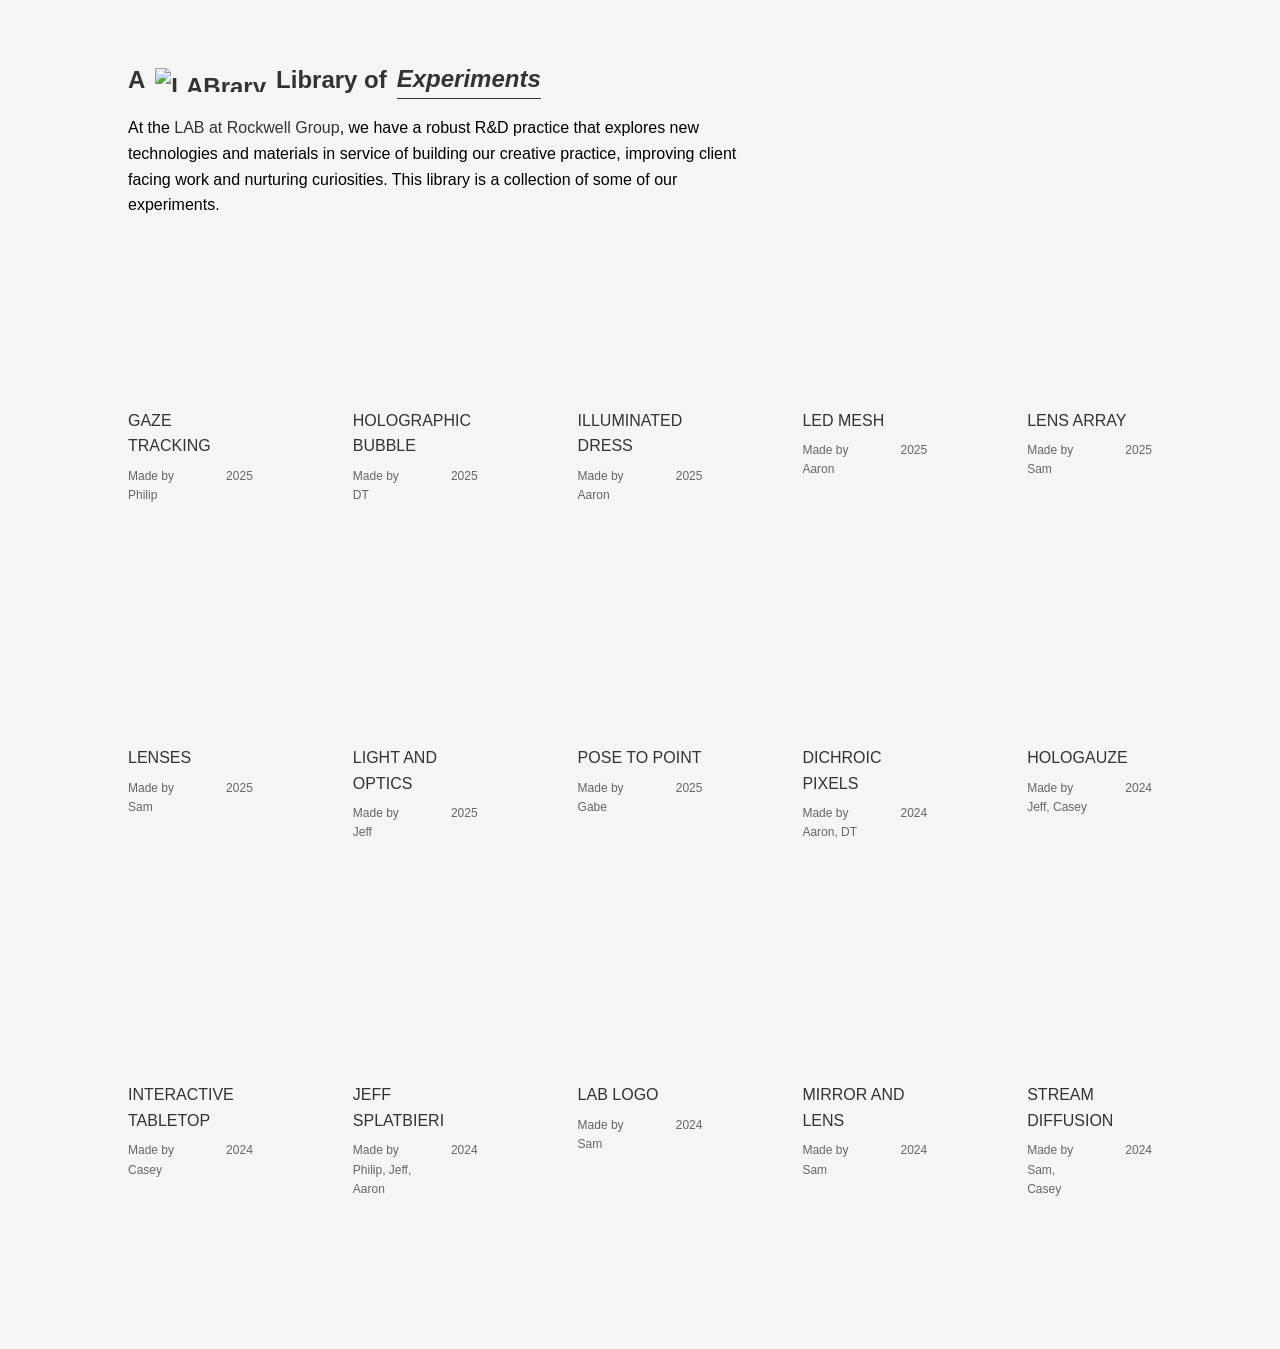
==== index.html @ 00458961 "Add files via upload" ====
<!DOCTYPE html>
<html lang="en">
<head>
    <meta charset="UTF-8">
    <meta name="viewport" content="width=device-width, initial-scale=1.0">
    <title>LABrary</title>
    <link rel="icon" type="image/webp" href="Content/Images/LAB-favicon-resized.svg">
    <link rel="stylesheet" href="style.css">
</head>
<body>
    <div class="filter-container">
        <div class="library-text">
            A
            <img src="Content/Images/LAB-favicon.webp" alt="LABrary" height: 24px;">
            Library of 
            <span class="dropdown-selected" id="dropdown-selected">Experiments</span>
            <span class="dropdown-menu" id="dropdown-menu">
                <span class="dropdown-option selected" data-value="">All Experiments</span>
            </span>
        </div>
        <p style="width: 60%;">At the <a href="https://www.rockwellgroup.com/lab">LAB at Rockwell Group</a>, we have a robust R&D practice that explores new technologies and materials in service of building our creative practice, improving client facing work and nurturing curiosities. This library is a collection of some of our experiments.</p>
    </div>
    
    <div id="projects-container">
        <!-- Projects will be dynamically loaded here -->
    </div>

    <script src="table.js"></script>
</body>
</html>
---- style.css ----
body {
    font-family: Arial, sans-serif;
    margin: 20px;
    line-height: 1.6;
    background-color: #f5f5f5;
}

* {
    font-family: Arial, sans-serif;
}
a{
    text-decoration: none;
    color: #333;
    font-style: normal;
}
a:hover{
    font-style: italic;
    color: #6b909d;
}
h1 {
    text-align: center;
    color: #333;
    margin-bottom: 30px;
}

.filter-container {
    max-width: 80vw;
    margin: 60px auto 30px auto;
    padding: 0 20px;
    text-align: left;
}

.library-text {
    font-size: 24px;
    font-weight: bold;
    color: #333;
    display: flex;
    align-items: center;
    gap: 10px;
    font-family: Arial, sans-serif;
}

.library-text img {
    height: 1em;
    width: auto;
    vertical-align: middle;
}

.dropdown-selected {
    color: #333;
    display: inline;
    border-bottom: 1px solid #333;
    font-style: italic;
    cursor: pointer;
}

.dropdown-selected:hover {
    color: #6b909d;
}

.dropdown-menu {
    display: none;
    white-space: nowrap;
    margin-left: 8px;
}

.dropdown-menu.show {
    display: block;
}

.dropdown-option {
    cursor: pointer;
    font-size: 24px;
    font-weight: bold;
    color: #333;
    font-style: normal;
    transition: all 0.2s ease;
    display: inline;
    border-bottom: 1px solid transparent;
    margin: 0 4px;
}

.dropdown-option:hover {
    font-style: italic;
    color: #6b909d;
    border-bottom: 1px solid #333;
}

.dropdown-option.selected {
    background: #f0f0f0;
    color: #333;
    font-weight: bold;
}

#projects-container {
    display: grid;
    grid-template-columns: repeat(5, 1fr);
    gap: 100px;
    max-width: 80vw;
    margin: 50px auto 150px auto;
}

.project-card {
    /* Card styling handled by grid layout */
    display: block;
}

.project-name {
    margin: 15px 0 0 0;
    color: #333;
    font-size: 1em;
    font-weight: normal;
    font-family: Arial, sans-serif;
    text-align: left;
    text-transform: uppercase;
}

.project-meta {
    margin: 8px 0 0 0;
    font-size: 0.75em;
    color: #666;
    display: flex;
    justify-content: space-between;
    align-items: flex-start;
}

.project-team {
    text-align: left;
    flex: 1;
}

.project-year {
    text-align: right;
    flex: 1;
}

.project-video-container {
    width: 100%;
    aspect-ratio: 1;
    overflow: hidden;
    position: relative;
    cursor: pointer;
}

.project-video, .project-image {
    width: 100%;
    height: 100%;
    object-fit: cover;
    display: block;
}

/* Specific styling for iframe videos */
.project-video[src*="dropbox.com"] {
    border: none;
}

.project-video p {
    color: white;
    padding: 10px;
    font-size: 12px;
    word-break: break-all;
}


.no-video {
    color: #666;
    font-style: italic;
    text-align: center;
}

.loading-indicator {
    grid-column: 1 / -1;
    text-align: center;
    padding: 40px;
    font-size: 18px;
    color: #666;
    background: #f9f9f9;
    border-radius: 8px;
    margin: 20px 0;
}

/* Responsive design */
@media (max-width: 1200px) {
    #projects-container {
        grid-template-columns: repeat(3, 1fr);
    }
}

@media (max-width: 900px) {
    #projects-container {
        grid-template-columns: repeat(2, 1fr);
    }
}

@media (max-width: 600px) {
    #projects-container {
        grid-template-columns: 1fr;
    }
    
    body {
        margin: 10px;
    }
}
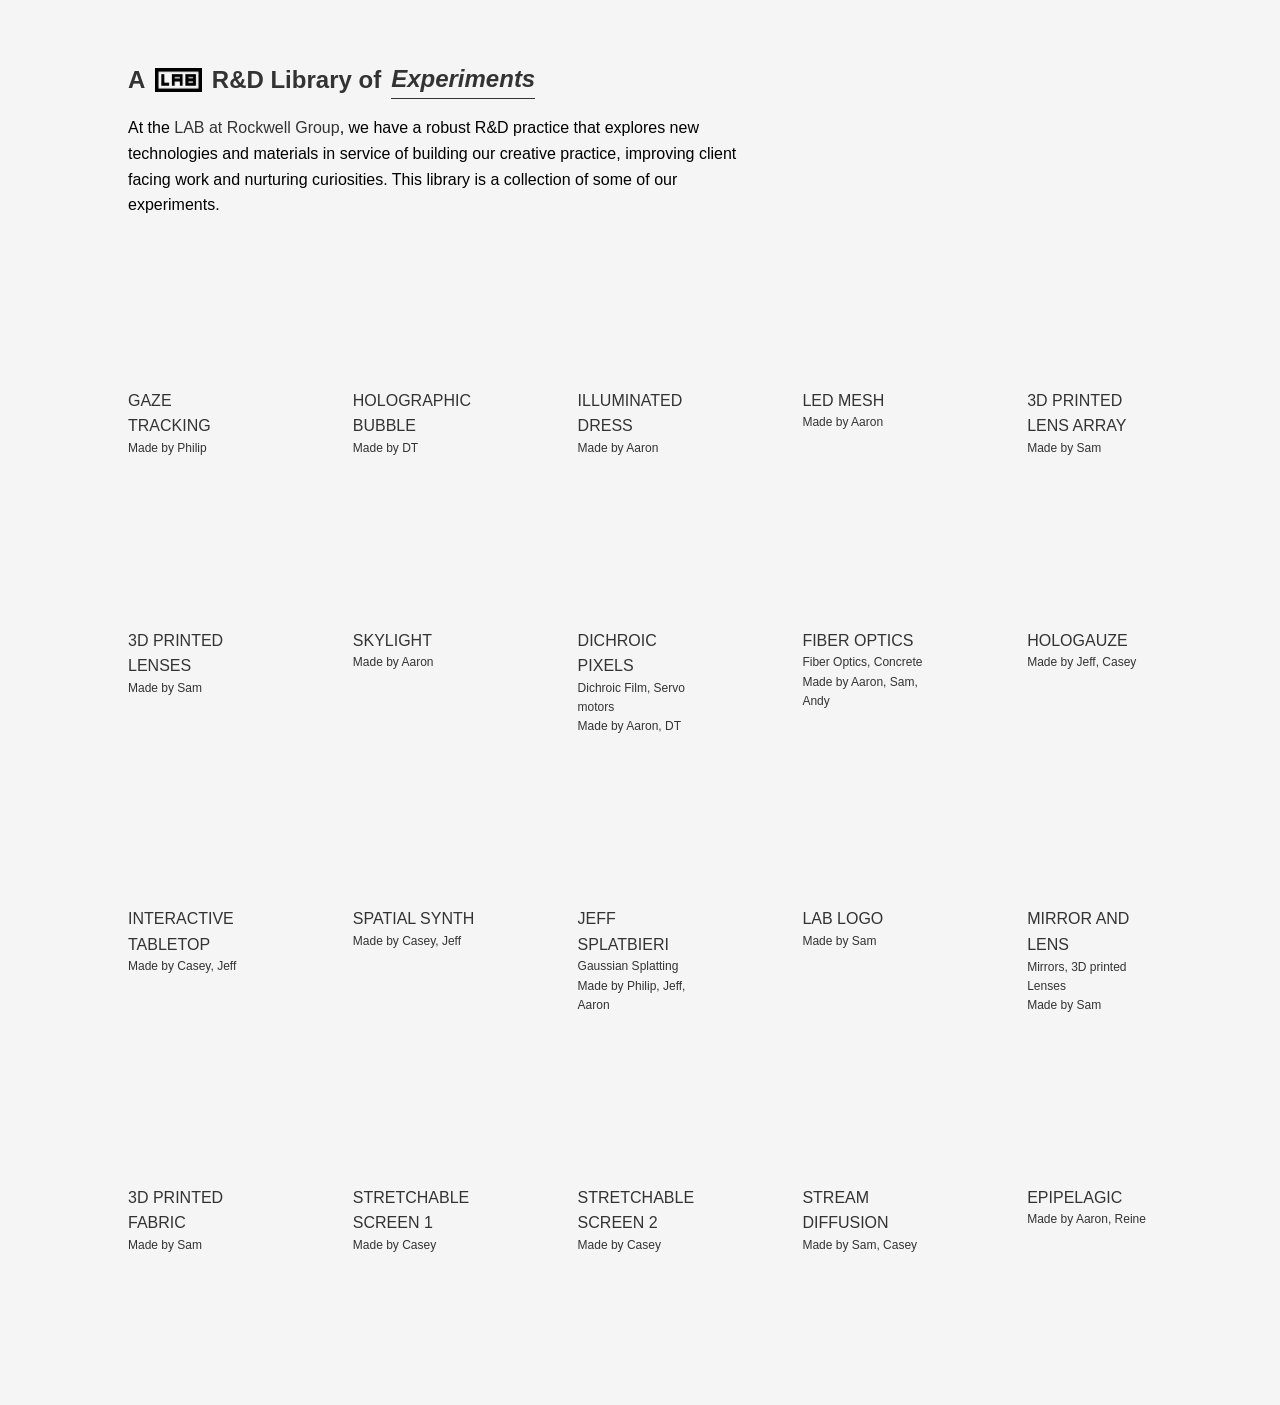
==== commit 1ecd62e7: "all content" ====
--- a/index.html
+++ b/index.html
@@ -3,7 +3,7 @@
 <head>
     <meta charset="UTF-8">
     <meta name="viewport" content="width=device-width, initial-scale=1.0">
-    <title>LABrary</title>
+    <title>LAB R&D Library</title>
     <link rel="icon" type="image/webp" href="Content/Images/LAB-favicon-resized.svg">
     <link rel="stylesheet" href="style.css">
 </head>
@@ -12,7 +12,7 @@
         <div class="library-text">
             A
             <img src="Content/Images/LAB-favicon.webp" alt="LABrary" height: 24px;">
-            Library of 
+            R&D Library of 
             <span class="dropdown-selected" id="dropdown-selected">Experiments</span>
             <span class="dropdown-menu" id="dropdown-menu">
                 <span class="dropdown-option selected" data-value="">All Experiments</span>
--- a/style.css
+++ b/style.css
@@ -95,9 +95,9 @@
 #projects-container {
     display: grid;
     grid-template-columns: repeat(5, 1fr);
-    gap: 100px;
+    gap: 30px 100px;
     max-width: 80vw;
-    margin: 50px auto 150px auto;
+    margin: 0 auto 150px auto;
 }
 
 .project-card {
@@ -116,23 +116,14 @@
 }
 
 .project-meta {
-    margin: 8px 0 0 0;
     font-size: 0.75em;
-    color: #666;
+    color: #333;
     display: flex;
+    flex-direction: column;
     justify-content: space-between;
     align-items: flex-start;
 }
 
-.project-team {
-    text-align: left;
-    flex: 1;
-}
-
-.project-year {
-    text-align: right;
-    flex: 1;
-}
 
 .project-video-container {
     width: 100%;
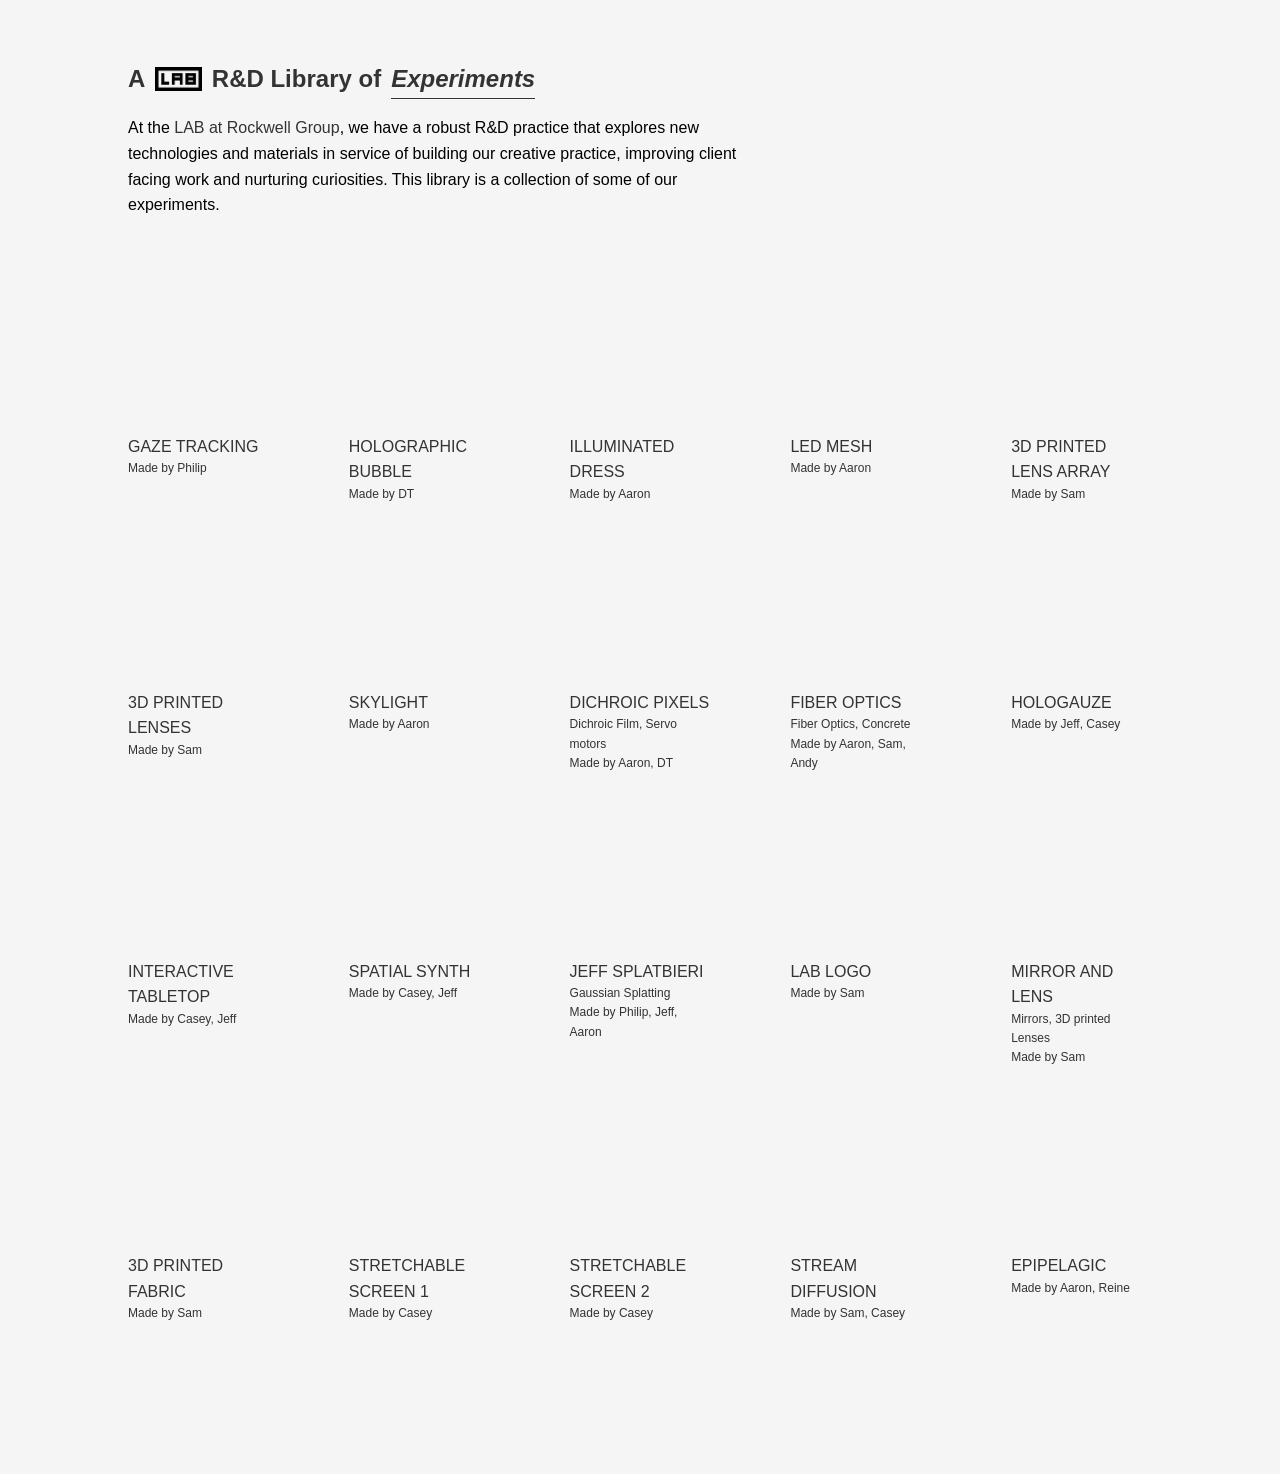
==== commit ec0383f4: "responsiveness improvements" ====
--- a/index.html
+++ b/index.html
@@ -9,14 +9,18 @@
 </head>
 <body>
     <div class="filter-container">
-        <div class="library-text">
-            A
-            <img src="Content/Images/LAB-favicon.webp" alt="LABrary" height: 24px;">
-            R&D Library of 
-            <span class="dropdown-selected" id="dropdown-selected">Experiments</span>
-            <span class="dropdown-menu" id="dropdown-menu">
-                <span class="dropdown-option selected" data-value="">All Experiments</span>
-            </span>
+        <div class="library-header">
+            <div class="library-title">
+                A
+                <img src="Content/Images/LAB-favicon.webp" alt="LABrary" height="24px">
+                R&D Library of
+            </div>
+            <div class="library-nav">
+                <span class="dropdown-selected" id="dropdown-selected">Experiments</span>
+                <span class="dropdown-menu" id="dropdown-menu">
+                    <span class="dropdown-option selected" data-value="">All Experiments</span>
+                </span>
+            </div>
         </div>
         <p style="width: 60%;">At the <a href="https://www.rockwellgroup.com/lab">LAB at Rockwell Group</a>, we have a robust R&D practice that explores new technologies and materials in service of building our creative practice, improving client facing work and nurturing curiosities. This library is a collection of some of our experiments.</p>
     </div>
--- a/style.css
+++ b/style.css
@@ -1,6 +1,7 @@
 body {
     font-family: Arial, sans-serif;
-    margin: 20px;
+    max-width: 80vw;
+    margin: 0 auto;
     line-height: 1.6;
     background-color: #f5f5f5;
 }
@@ -24,13 +25,20 @@
 }
 
 .filter-container {
-    max-width: 80vw;
-    margin: 60px auto 30px auto;
-    padding: 0 20px;
+    /* max-width: 80vw; */
+    margin: 60px auto;
+    /* padding: 0 20px; */
     text-align: left;
 }
 
-.library-text {
+.library-header {
+    display: flex;
+    flex-direction: row;
+    align-items: start;
+    gap: 10px;
+}
+
+.library-title {
     font-size: 24px;
     font-weight: bold;
     color: #333;
@@ -38,14 +46,26 @@
     align-items: center;
     gap: 10px;
     font-family: Arial, sans-serif;
-}
-
-.library-text img {
+    white-space: nowrap;
+}
+
+.library-title img {
     height: 1em;
     width: auto;
     vertical-align: middle;
 }
 
+.library-nav {
+    display: flex;
+    align-items: center;
+    gap: 10px;
+    flex-wrap: wrap;
+    font-size: 24px;
+    font-weight: bold;
+    color: #333;
+    font-family: Arial, sans-serif;
+}
+
 .dropdown-selected {
     color: #333;
     display: inline;
@@ -61,7 +81,8 @@
 .dropdown-menu {
     display: none;
     white-space: nowrap;
-    margin-left: 8px;
+    text-wrap: wrap;
+    /* margin-left: 8px; */
 }
 
 .dropdown-menu.show {
@@ -95,14 +116,17 @@
 #projects-container {
     display: grid;
     grid-template-columns: repeat(5, 1fr);
-    gap: 30px 100px;
-    max-width: 80vw;
+    gap: 30px 80px;
+    /* max-width: 80vw; */
     margin: 0 auto 150px auto;
-}
+    /* padding: 0 20px; */
+}
+
 
 .project-card {
     /* Card styling handled by grid layout */
     display: block;
+    cursor: pointer;
 }
 
 .project-name {
@@ -172,23 +196,86 @@
 
 /* Responsive design */
 @media (max-width: 1200px) {
+    .library-header {
+        flex-direction: column;
+        align-items: start;
+    }
+}
+
+@media (max-width: 900px) {
     #projects-container {
         grid-template-columns: repeat(3, 1fr);
     }
-}
-
-@media (max-width: 900px) {
+
+    .library-title {
+        font-size: 20px;
+        gap: 8px;
+    }
+
+    .library-nav {
+        font-size: 20px;
+        gap: 8px;
+    }
+
+    .filter-container {
+        max-width: 90vw;
+        margin: 40px auto 20px auto;
+        padding: 0 15px;
+    }
+}
+
+@media (max-width: 600px) {
     #projects-container {
         grid-template-columns: repeat(2, 1fr);
     }
-}
-
-@media (max-width: 600px) {
-    #projects-container {
-        grid-template-columns: 1fr;
-    }
-    
-    body {
-        margin: 10px;
-    }
-}
+
+    .library-title {
+        font-size: 18px;
+        gap: 5px;
+        line-height: 1.4;
+    }
+
+    .library-title img {
+        height: 0.8em;
+    }
+
+    .library-nav {
+        font-size: 18px;
+        gap: 5px;
+    }
+
+    .filter-container {
+        max-width: 95vw;
+        margin: 30px auto 15px auto;
+        padding: 0 10px;
+    }
+
+    .filter-container p {
+        width: 100% !important;
+        font-size: 14px;
+        line-height: 1.5;
+    }
+
+    .dropdown-option {
+        font-size: 18px;
+        margin: 0 2px;
+    }
+}
+
+@media (max-width: 480px) {
+    .library-title {
+        font-size: 16px;
+    }
+
+    .library-nav {
+        font-size: 16px;
+    }
+
+    .dropdown-option {
+        font-size: 16px;
+    }
+
+    .filter-container p {
+        font-size: 13px;
+    }
+}
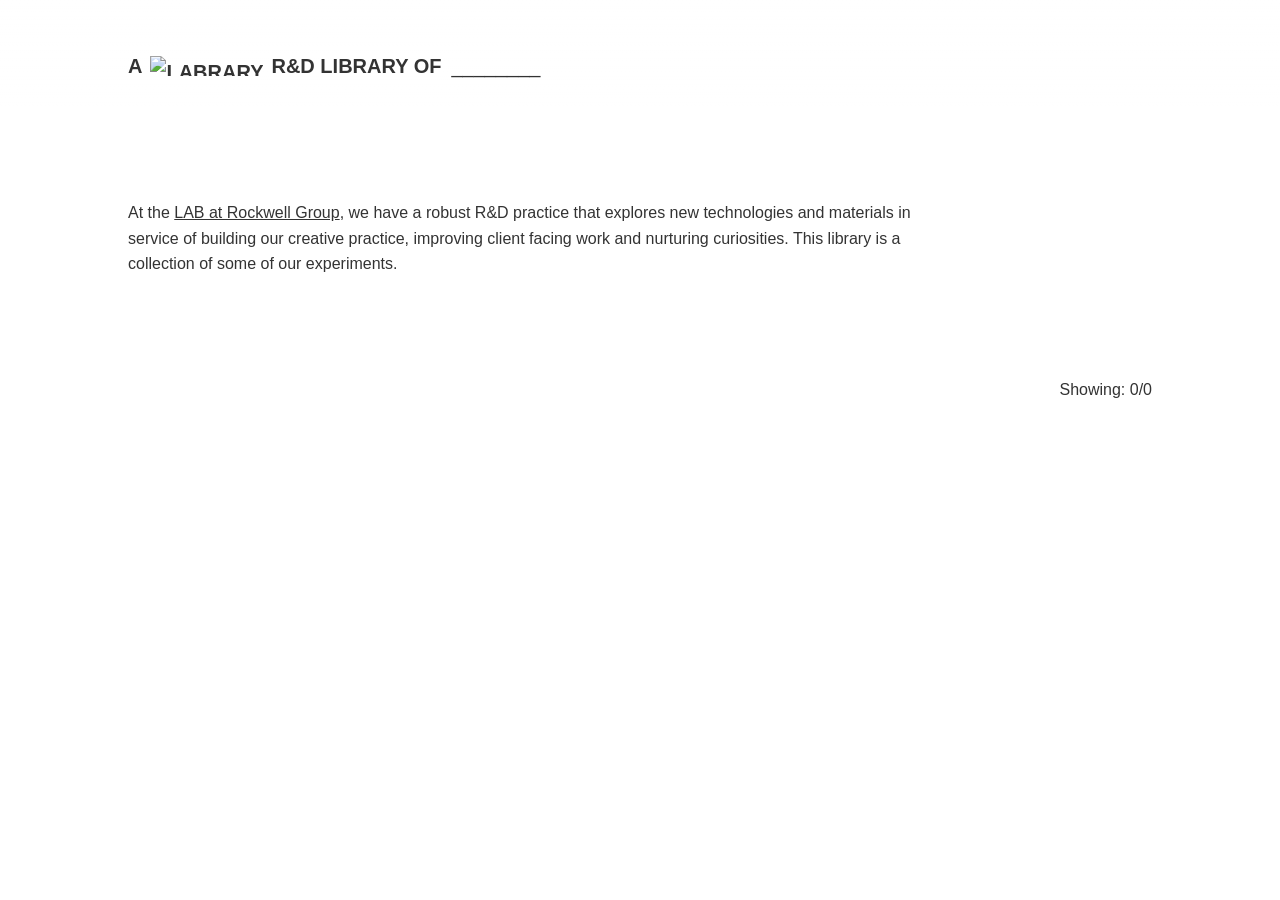
==== commit 63fe381c: "trying again" ====
--- a/index.html
+++ b/index.html
@@ -4,7 +4,7 @@
     <meta charset="UTF-8">
     <meta name="viewport" content="width=device-width, initial-scale=1.0">
     <title>LAB R&D Library</title>
-    <link rel="icon" type="image/webp" href="Content/Images/LAB-favicon-resized.svg">
+    <link rel="icon" type="image/webp" href="Assets/Images/LAB-favicon-resized.svg">
     <link rel="stylesheet" href="style.css">
 </head>
 <body>
@@ -12,23 +12,21 @@
         <div class="library-header">
             <div class="library-title">
                 A
-                <img src="Content/Images/LAB-favicon.webp" alt="LABrary" height="24px">
+                <img src="Assets/Images/LAB-favicon.webp" alt="LABrary" height="24px">
                 R&D Library of
             </div>
             <div class="library-nav">
-                <span class="dropdown-selected" id="dropdown-selected">Experiments</span>
-                <span class="dropdown-menu" id="dropdown-menu">
-                    <span class="dropdown-option selected" data-value="">All Experiments</span>
-                </span>
+                <span class="filter-placeholder" id="filter-placeholder">________</span>
+                <div class="selected-tags" id="selected-tags"></div>
+                <span class="dropdown-menu" id="dropdown-menu"></span>
             </div>
         </div>
-        <p style="width: 60%;">At the <a href="https://www.rockwellgroup.com/lab">LAB at Rockwell Group</a>, we have a robust R&D practice that explores new technologies and materials in service of building our creative practice, improving client facing work and nurturing curiosities. This library is a collection of some of our experiments.</p>
+        
     </div>
-    
+    <p id="intro-text">At the <a href="https://www.rockwellgroup.com/lab">LAB at Rockwell Group</a>, we have a robust R&D practice that explores new technologies and materials in service of building our creative practice, improving client facing work and nurturing curiosities. This library is a collection of some of our experiments.</p>
     <div id="projects-container">
         <!-- Projects will be dynamically loaded here -->
     </div>
-
     <script src="table.js"></script>
 </body>
-</html>
+</html>
--- a/style.css
+++ b/style.css
@@ -1,281 +1,481 @@
-body {
-    font-family: Arial, sans-serif;
-    max-width: 80vw;
-    margin: 0 auto;
-    line-height: 1.6;
-    background-color: #f5f5f5;
-}
-
-* {
-    font-family: Arial, sans-serif;
-}
-a{
-    text-decoration: none;
-    color: #333;
-    font-style: normal;
-}
-a:hover{
-    font-style: italic;
-    color: #6b909d;
-}
-h1 {
-    text-align: center;
-    color: #333;
-    margin-bottom: 30px;
-}
-
-.filter-container {
-    /* max-width: 80vw; */
-    margin: 60px auto;
-    /* padding: 0 20px; */
-    text-align: left;
-}
-
-.library-header {
-    display: flex;
-    flex-direction: row;
-    align-items: start;
-    gap: 10px;
-}
-
-.library-title {
-    font-size: 24px;
-    font-weight: bold;
-    color: #333;
-    display: flex;
-    align-items: center;
-    gap: 10px;
-    font-family: Arial, sans-serif;
-    white-space: nowrap;
-}
-
-.library-title img {
-    height: 1em;
-    width: auto;
-    vertical-align: middle;
-}
-
-.library-nav {
-    display: flex;
-    align-items: center;
-    gap: 10px;
-    flex-wrap: wrap;
-    font-size: 24px;
-    font-weight: bold;
-    color: #333;
-    font-family: Arial, sans-serif;
-}
-
-.dropdown-selected {
-    color: #333;
-    display: inline;
-    border-bottom: 1px solid #333;
-    font-style: italic;
-    cursor: pointer;
-}
-
-.dropdown-selected:hover {
-    color: #6b909d;
-}
-
-.dropdown-menu {
-    display: none;
-    white-space: nowrap;
-    text-wrap: wrap;
-    /* margin-left: 8px; */
-}
-
-.dropdown-menu.show {
-    display: block;
-}
-
-.dropdown-option {
-    cursor: pointer;
-    font-size: 24px;
-    font-weight: bold;
-    color: #333;
-    font-style: normal;
-    transition: all 0.2s ease;
-    display: inline;
-    border-bottom: 1px solid transparent;
-    margin: 0 4px;
-}
-
-.dropdown-option:hover {
-    font-style: italic;
-    color: #6b909d;
-    border-bottom: 1px solid #333;
-}
-
-.dropdown-option.selected {
-    background: #f0f0f0;
-    color: #333;
-    font-weight: bold;
-}
-
-#projects-container {
-    display: grid;
-    grid-template-columns: repeat(5, 1fr);
-    gap: 30px 80px;
-    /* max-width: 80vw; */
-    margin: 0 auto 150px auto;
-    /* padding: 0 20px; */
-}
-
-
-.project-card {
-    /* Card styling handled by grid layout */
-    display: block;
-    cursor: pointer;
-}
-
-.project-name {
-    margin: 15px 0 0 0;
-    color: #333;
-    font-size: 1em;
-    font-weight: normal;
-    font-family: Arial, sans-serif;
-    text-align: left;
-    text-transform: uppercase;
-}
-
-.project-meta {
-    font-size: 0.75em;
-    color: #333;
-    display: flex;
-    flex-direction: column;
-    justify-content: space-between;
-    align-items: flex-start;
-}
-
-
-.project-video-container {
-    width: 100%;
-    aspect-ratio: 1;
-    overflow: hidden;
-    position: relative;
-    cursor: pointer;
-}
-
-.project-video, .project-image {
-    width: 100%;
-    height: 100%;
-    object-fit: cover;
-    display: block;
-}
-
-/* Specific styling for iframe videos */
-.project-video[src*="dropbox.com"] {
-    border: none;
-}
-
-.project-video p {
-    color: white;
-    padding: 10px;
-    font-size: 12px;
-    word-break: break-all;
-}
-
-
-.no-video {
-    color: #666;
-    font-style: italic;
-    text-align: center;
-}
-
-.loading-indicator {
-    grid-column: 1 / -1;
-    text-align: center;
-    padding: 40px;
-    font-size: 18px;
-    color: #666;
-    background: #f9f9f9;
-    border-radius: 8px;
-    margin: 20px 0;
-}
-
-/* Responsive design */
-@media (max-width: 1200px) {
-    .library-header {
-        flex-direction: column;
-        align-items: start;
-    }
-}
-
-@media (max-width: 900px) {
-    #projects-container {
-        grid-template-columns: repeat(3, 1fr);
-    }
-
-    .library-title {
-        font-size: 20px;
-        gap: 8px;
-    }
-
-    .library-nav {
-        font-size: 20px;
-        gap: 8px;
-    }
-
-    .filter-container {
-        max-width: 90vw;
-        margin: 40px auto 20px auto;
-        padding: 0 15px;
-    }
-}
-
-@media (max-width: 600px) {
-    #projects-container {
-        grid-template-columns: repeat(2, 1fr);
-    }
-
-    .library-title {
-        font-size: 18px;
-        gap: 5px;
-        line-height: 1.4;
-    }
-
-    .library-title img {
-        height: 0.8em;
-    }
-
-    .library-nav {
-        font-size: 18px;
-        gap: 5px;
-    }
-
-    .filter-container {
-        max-width: 95vw;
-        margin: 30px auto 15px auto;
-        padding: 0 10px;
-    }
-
-    .filter-container p {
-        width: 100% !important;
-        font-size: 14px;
-        line-height: 1.5;
-    }
-
-    .dropdown-option {
-        font-size: 18px;
-        margin: 0 2px;
-    }
-}
-
-@media (max-width: 480px) {
-    .library-title {
-        font-size: 16px;
-    }
-
-    .library-nav {
-        font-size: 16px;
-    }
-
-    .dropdown-option {
-        font-size: 16px;
-    }
-
-    .filter-container p {
-        font-size: 13px;
-    }
-}
+:root {
+    --color-text: #333;
+    --color-background: #fff;
+}
+
+body {
+    max-width: 80vw;
+    margin: 150px auto 0px auto;
+    line-height: 1.6;
+    background: var(--color-background);
+    color: var(--color-text);
+}
+
+* {
+    /* font-family: Arial, sans-serif; */
+    font-family: Atlas Grotesk, sans-serif;
+}
+a{
+    text-decoration: underline;
+    font-style: normal;
+    color: var(--color-text);
+}
+a:hover{
+    font-style: italic;
+}
+h1 {
+    text-align: center;
+    color: var(--color-text);
+    margin-bottom: 30px;
+}
+h3{
+    margin: 0;
+    padding: 0;
+}
+p{
+    margin: 0;
+    padding: 0;
+}
+
+.flex {
+    display: flex;
+    flex-direction: row;
+    align-items: baseline;
+    justify-content: space-between;
+}
+
+.filter-container {
+    position: fixed;
+    top: 0;
+    left: 0;
+    right: 0;
+    z-index: 100;
+    padding: 50px 10vw 25px 10vw;
+    background: linear-gradient(to top, rgba(0, 0, 0, 0) 0%, rgb(255, 255, 255) 100%);
+    backdrop-filter: blur(30px);
+}
+.filter-placeholder {
+    cursor: pointer;
+}
+#intro-text {
+    width: 50% !important;
+}
+
+.library-header {
+    display: flex;
+    flex-direction: row;
+    flex-wrap: wrap;
+    align-items: start;
+    gap: 10px;
+}
+
+.library-title {
+    font-size: 24px;
+    font-weight: bold;
+    color: var(--color-text);
+    display: flex;
+    align-items: center;
+    gap: 10px;
+    white-space: normal;
+    text-transform: uppercase;
+    
+}
+
+.library-title img {
+    height: 1em;
+    width: auto;
+    vertical-align: middle;
+}
+
+.library-nav {
+    display: flex;
+    align-items: center;
+    gap: 10px;
+    flex-wrap: wrap;
+    font-size: 24px; /* base size for header controls */
+    color: var(--color-text);
+}
+.selected-tags{
+    cursor: pointer;
+    font-weight: bold;
+    text-transform: uppercase;
+    border-bottom: 1px solid var(--color-text);
+}
+.dropdown-selected {
+    color: var(--color-text);
+    display: inline;
+    border-bottom: 1px solid var(--color-text);
+    font-style: italic;
+    cursor: pointer;
+}
+
+.dropdown-menu {
+    display: none;
+    white-space: nowrap;
+    text-wrap: wrap;
+    /* margin-left: 8px; */
+}
+
+.dropdown-menu.show {
+    display: block;
+}
+
+.dropdown-option {
+    cursor: pointer;
+    font-size: inherit;
+    font-weight: inherit;
+    color: var(--color-text);
+    font-style: normal;
+    transition: all 0.2s ease;
+    display: inline;
+    border-bottom: 1px solid transparent;
+    margin: 0 4px;
+}
+
+.dropdown-option:hover {
+    font-style: italic;
+    border-bottom: 1px solid var(--color-text);
+}
+
+.dropdown-option.selected {
+    color: var(--color-text);
+    font-weight: bold;
+}
+
+#projects-container {
+    display: grid;
+    grid-template-columns: repeat(5, 1fr);
+    gap: 30px 80px;
+    /* max-width: 80vw; */
+    margin: 50px auto 50px auto;
+    /* padding: 0 20px; */
+}
+
+
+.project-card {
+    /* Card styling handled by grid layout */
+    display: block;
+    cursor: pointer;
+}
+
+.project-name {
+    margin: 15px 0 0 0 !important;
+    color: var(--color-text);
+    font-size: 1em;
+    font-weight: normal;
+    text-align: left;
+    text-transform: uppercase;
+}
+
+.project-card.expanded .project-name {
+    font-size: 1em;
+    font-weight: bold;
+    /* margin: 0; */
+}
+
+.project-meta {
+    font-size: 0.75em;
+    color: var(--color-text);
+    display: flex;
+    flex-direction: column;
+    justify-content: space-between;
+    align-items: flex-start;
+}
+
+.project-made-with,
+.project-team {
+    margin: 0;
+    color: var(--color-text);
+}
+
+.project-year {
+    margin: 0;
+    color: var(--color-text);
+}
+
+.project-brief {
+    font-size: 0.75em;
+    line-height: 1.6;
+    color: var(--color-text);
+    margin-top: 5px;
+    width: 80%;
+}
+
+
+.project-video-container {
+    width: 100%;
+    aspect-ratio: 4 / 3;
+    overflow: hidden;
+    position: relative;
+    cursor: pointer;
+}
+
+.project-video, .project-image {
+    width: 100%;
+    height: 100%;
+    object-fit: cover;
+    display: block;
+}
+
+/* Specific styling for iframe videos */
+.project-video[src*="dropbox.com"] {
+    border: none;
+}
+
+.project-video p {
+    color: white;
+    padding: 10px;
+    font-size: 12px;
+    word-break: break-all;
+}
+
+
+.no-video {
+    color: var(--color-text);
+    font-style: italic;
+    text-align: center;
+}
+
+/* In-place expansion styles */
+.project-card {
+    transition: all 0.4s cubic-bezier(0.4, 0, 0.2, 1);
+    transform-origin: top left;
+}
+
+.project-card.expanded {
+    grid-column: span 2;
+    grid-row: span 2;
+    /* display: grid; */
+    grid-template-rows: auto auto auto auto;
+    gap: 0;
+    padding: 0;
+    background: transparent;
+    border: none;
+    border-radius: 0;
+    box-shadow: none;
+    transform: scale(1);
+    transition: all 0.4s cubic-bezier(0.4, 0, 0.2, 1);
+    align-items: stretch;
+    animation: expandCard 1s cubic-bezier(0.4, 0, 0.2, 1) forwards;
+}
+
+@keyframes expandCard {
+    0% {
+        transform: scale(0.6);
+        /* opacity: 0.5; */
+    }
+    100% {
+        transform: scale(1);
+        opacity: 1;
+    }
+}
+
+.project-card.collapsing {
+    animation: collapseCard 0.4s cubic-bezier(0.4, 0, 0.2, 1) forwards;
+}
+
+@keyframes collapseCard {
+    0% {
+        transform: scale(1);
+        opacity: 1;
+    }
+    100% {
+        transform: scale(0.6);
+        opacity: 0.8;
+    }
+}
+
+.project-card.expanded .project-video-container {
+    width: 100%;
+    aspect-ratio: 4 / 3;
+    grid-row: 1;
+    align-self: stretch;
+    margin: 0;
+}
+
+.project-card.expanded .project-name {
+    grid-row: 2;
+    font-size: 1em;
+    margin: 0;
+}
+
+.project-card.expanded .project-info {
+    grid-row: 3;
+    margin: 0;
+    padding: 0;
+    display: flex;
+    flex-direction: column;
+    gap: 6px;
+}
+
+.project-card.expanded .project-meta {
+    margin: 0;
+    display: grid;
+    grid-template-columns: 1fr auto; /* left label, right year */
+    grid-template-rows: auto auto; /* two rows */
+    column-gap: 20px;
+    row-gap: 6px;
+    align-items: baseline;
+}
+
+.project-card.expanded .project-brief {
+    grid-row: 4;
+}
+
+/* Expanded meta layout: first row left/right, second row full width */
+.project-card.expanded .project-team { 
+    grid-column: 1; 
+    grid-row: 1; 
+}
+.project-card.expanded .project-year { 
+    grid-column: 2; 
+    grid-row: 1; 
+    justify-self: end; 
+}
+.project-card.expanded .project-made-with { 
+    grid-column: 1 / -1; 
+    grid-row: 2; 
+}
+
+#project-counter {
+
+    text-align: right;
+    margin-bottom: 100px;
+}
+.loading-indicator {
+    grid-column: 1 / -1;
+    text-align: center;
+    padding: 40px;
+    font-size: 18px;
+    color: var(--color-text);
+    background: var(--color-background );
+    border-radius: 8px;
+    margin: 20px 0;
+}
+
+@media (max-width: 1600px) {
+    body {
+        margin-top: 200px;
+    }
+}
+
+/* Responsive adjustments for expanded cards */
+@media (max-width: 1280px) {
+    body {
+        margin-top: 400px;
+    }
+    .project-card.expanded {
+        grid-column: span 3;
+        gap: 15px;
+    }
+    
+    .project-card.expanded .project-video-container {
+        aspect-ratio: 4 / 3;
+    }
+    
+    .project-card.expanded .project-name {
+        font-size: 1em;
+    }
+    
+    body {
+        margin-top: 200px;
+    }
+    .library-header {
+        flex-direction: row; /* closed: row */
+        align-items: center;
+    }
+    .library-header:has(.dropdown-menu.show) {
+        flex-direction: column; /* open: column */
+        align-items: flex-start;
+    }
+
+    #projects-container {
+        grid-template-columns: repeat(3, 1fr);
+    }
+
+    .library-title {
+        font-size: 20px; /* keep in sync with nav */
+        gap: 8px;
+    }
+
+    .library-nav {
+        font-size: 20px; /* in sync with title */
+        gap: 8px;
+    }
+    #intro-text {
+        width: 80% !important;
+    }
+}
+
+@media (max-width: 600px) {
+    .project-card.expanded {
+        grid-column: span 2;
+        gap: 10px;
+    }
+    
+    .project-card.expanded .project-video-container {
+        aspect-ratio: 4 / 3;
+    }
+    
+    .project-card.expanded .project-name {
+        font-size: 1em;
+    }
+    .filter-container {
+        width: 80%; /*error*/
+    }
+    .library-header {
+        flex-direction: row; /* closed: row */
+        align-items: center;
+    }
+    .library-header:has(.dropdown-menu.show) {
+        flex-direction: column; /* open: column */
+        align-items: flex-start;
+    }
+    #projects-container {
+        grid-template-columns: repeat(2, 1fr);
+    }
+
+    .library-title {
+        font-size: 18px; /* keep in sync with nav */
+        gap: 5px;
+        line-height: 1.4;
+    }
+
+    .library-title img {
+        height: 0.8em;
+    }
+
+    .library-nav {
+        font-size: 18px; /* in sync with title */
+        gap: 5px;
+    }
+
+    #intro-text {
+        width: 100% !important;
+        font-size: 14px;
+        line-height: 1.5;
+    }
+
+    .dropdown-option {
+        font-size: inherit; /* follow .library-nav */
+        margin: 0 2px;
+    }
+}
+
+@media (max-width: 480px) {
+    .library-title {
+        font-size: 16px; /* keep in sync with nav */
+    }
+
+    .library-nav {
+        font-size: 16px; /* in sync with title */
+    }
+
+    .dropdown-option {
+        font-size: inherit; /* follow .library-nav */
+    }
+
+    intro-text {
+        font-size: 13px;
+    }
+}
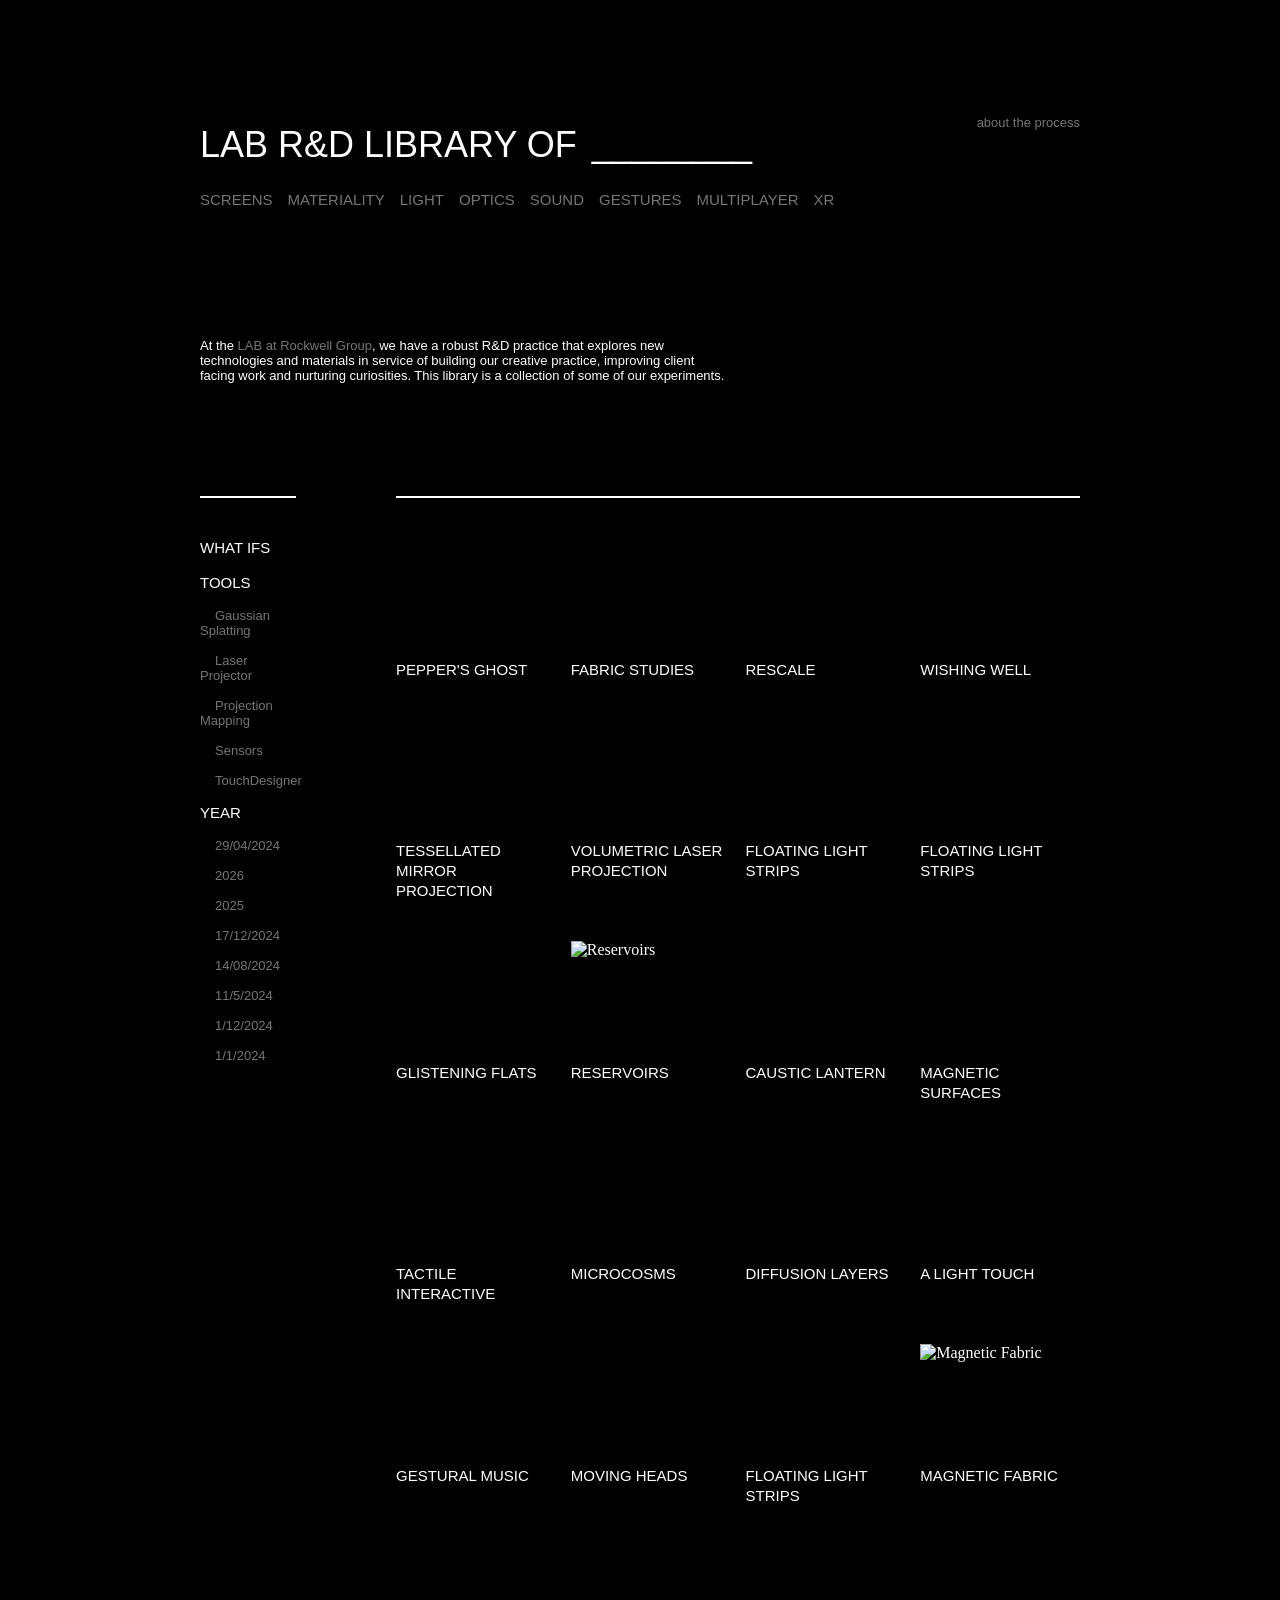
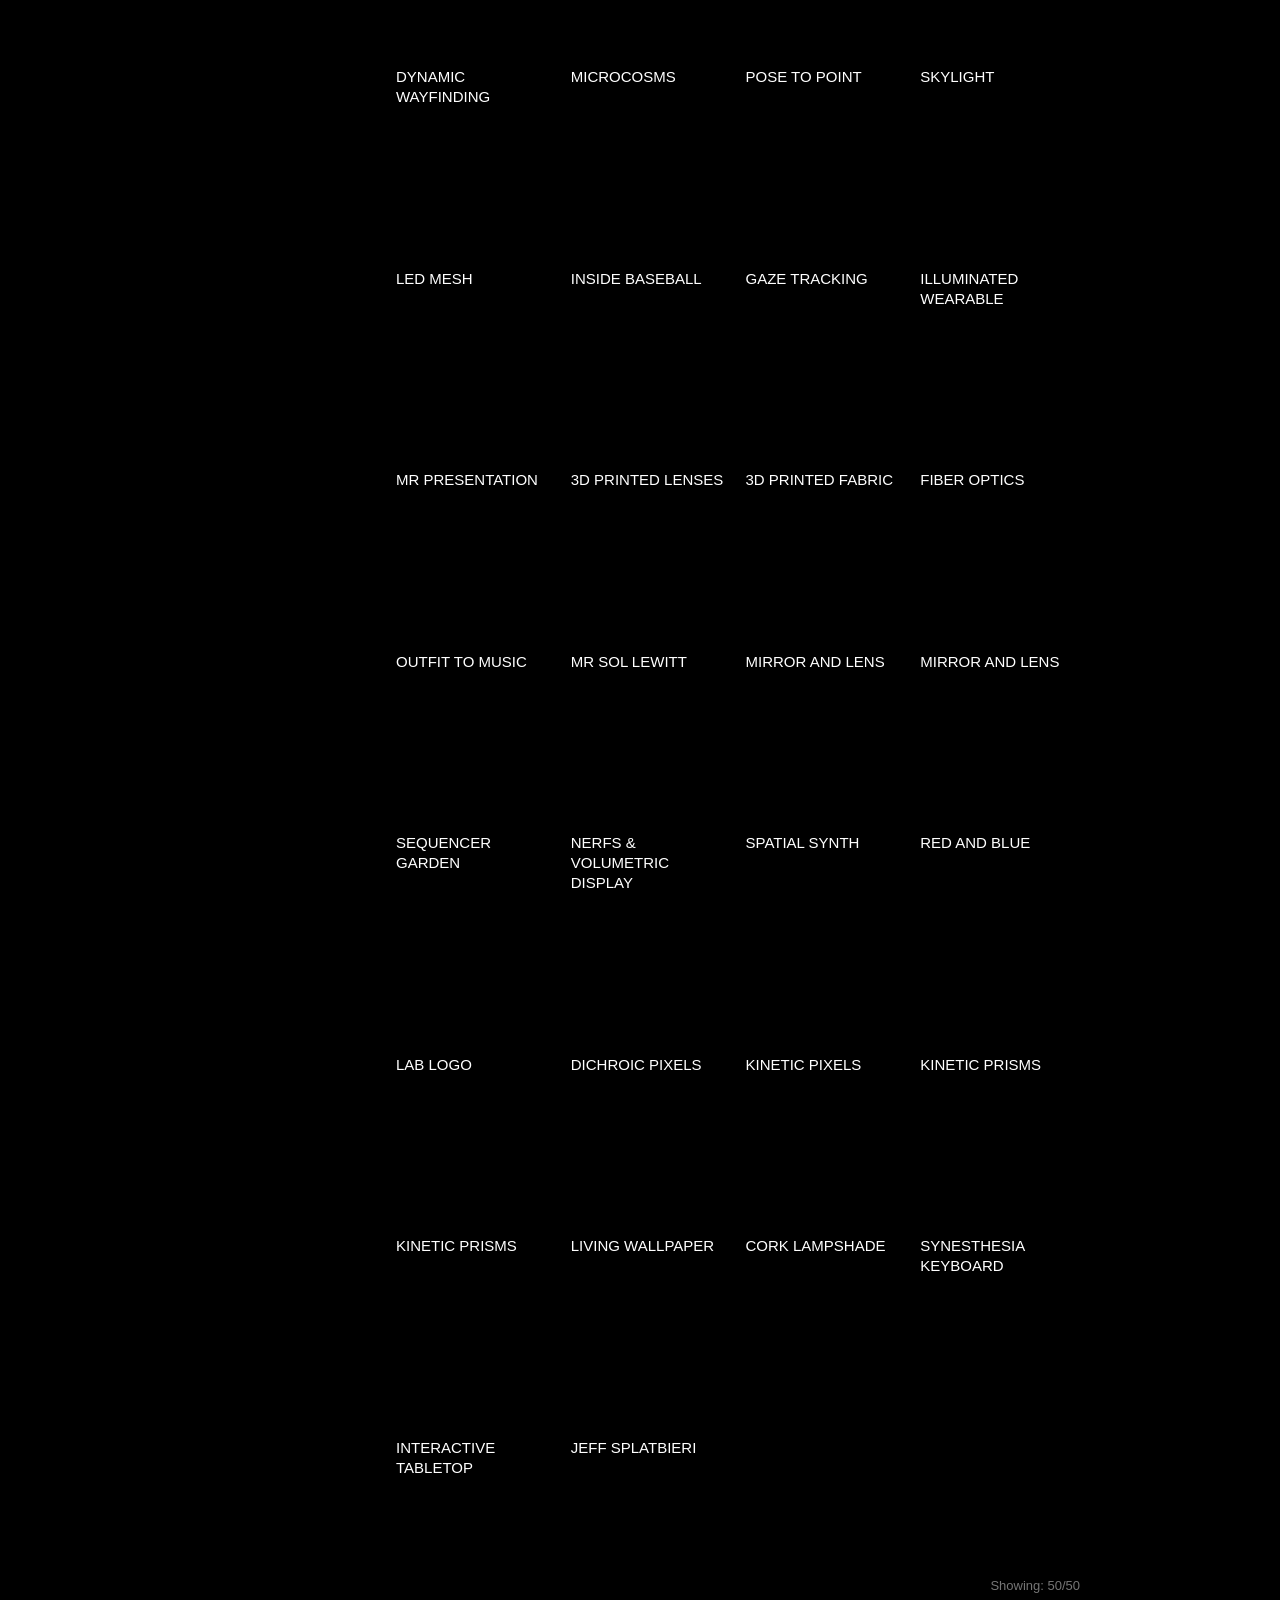
==== commit 76d00266: "UX Updates Overhaul" ====
--- a/index.html
+++ b/index.html
@@ -5,28 +5,75 @@
     <meta name="viewport" content="width=device-width, initial-scale=1.0">
     <title>LAB R&D Library</title>
     <link rel="icon" type="image/webp" href="Assets/Images/LAB-favicon-resized.svg">
-    <link rel="stylesheet" href="style.css">
+    <link rel="stylesheet" href="./Style/style.css">
+    <link rel="stylesheet" href="./Style/home.css">
 </head>
 <body>
-    <div class="filter-container">
-        <div class="library-header">
-            <div class="library-title">
-                A
-                <img src="Assets/Images/LAB-favicon.webp" alt="LABrary" height="24px">
-                R&D Library of
+    <header>
+        <section id="library">
+            <div id="library-title">
+                <h1 id="library-heading-line">
+                    <span class="library-title-prefix">LAB R&D Library of</span>
+                    <span id="library-placeholder">________</span>
+                    <span id="library-selected-tag"></span>
+                </h1>
             </div>
-            <div class="library-nav">
-                <span class="filter-placeholder" id="filter-placeholder">________</span>
-                <div class="selected-tags" id="selected-tags"></div>
-                <span class="dropdown-menu" id="dropdown-menu"></span>
-            </div>
-        </div>
-        
-    </div>
-    <p id="intro-text">At the <a href="https://www.rockwellgroup.com/lab">LAB at Rockwell Group</a>, we have a robust R&D practice that explores new technologies and materials in service of building our creative practice, improving client facing work and nurturing curiosities. This library is a collection of some of our experiments.</p>
-    <div id="projects-container">
-        <!-- Projects will be dynamically loaded here -->
-    </div>
+            <ul id="library-filter">
+                    <!-- <li><a class="library-filter-link"> </li> -->
+                    <!-- <li><a class="library-filter-link"> </li> -->
+            </ul>
+        </section>
+        <a href="./about.html">about the process</a>
+    </header>
+    <main>
+        <p id="intro-text">At the <a href="https://www.rockwellgroup.com/lab">LAB at Rockwell Group</a>, we have a robust R&D practice that explores new technologies and materials in service of building our creative practice, improving client facing work and nurturing curiosities. This library is a collection of some of our experiments.</p>
+        <section id="projects">
+            <section id="projects-filter">
+                <a href="#" id="what-ifs">What Ifs</a>
+
+                <a   href="#" id="tools">Tools</a>
+
+                <!-- tools will be dynamically loaded here -->
+                <div id="library-tool-options">
+                    <ul class="filter-list">
+                        <!-- <li><a class="filter-option"> </li> -->
+                        <!-- <li><a class="filter-option"> </li> -->
+                    </ul>
+                </div>
+    
+                <a href="#" id="year">Year</a>
+                
+                <!-- years will be dynamically loaded here -->
+                <div id="library-year-options">
+                    <ul class="filter-list">
+                        <!-- <li><a class="filter-option"> </li> -->
+                        <!-- <li><a class="filter-option"> </li> -->
+                    </ul>
+                </div>
+            </section>
+            <section id="projects-grid">
+                <!-- Projects will be dynamically loaded here -->
+                
+                <!-- <div class="project-card"> -->
+                    <!-- <div class="project-video-container"> -->
+                        <!-- <video class="project-video" src="Assets/Videos/Peppers Ghost.mp4" autoplay muted loop></video> -->
+                    <!-- </div> -->
+                    <!-- <h2 class="project-name">Project Name</h2> -->
+                    <!-- <div class="project-meta"> -->
+                            <!-- <p class="project-team">Team</p> -->
+                            <!-- <p class="project-year">Year</p> -->
+                        <!-- </div> -->
+                    <!-- </div> -->
+                    <!-- <p>Brief</p> -->
+                <!-- </div> -->
+                
+
+            </section>
+        </section>
+    </main>
+    <footer>
+        <p id="project-counter"></p>
+    </footer>
     <script src="table.js"></script>
 </body>
 </html>
--- a/Style/style.css
+++ b/Style/style.css
@@ -0,0 +1,121 @@
+:root {
+    --black: #000000;
+    --gray: #757575;
+    --white: #ffffff;
+    --yellow: #ffd700;
+    --padding-s: 15px;
+    --padding-l: 40px;
+    --margin-s: 100px;
+    --margin-l: 200px;
+
+    --font-h1-family: "Atlas Grotesk", sans-serif;
+    --font-h1-size: 36px;
+    --font-h1-weight: lighter;
+    --font-h1-line-height: 36px;
+
+    --font-h2-family: "Atlas Grotesk", sans-serif;
+    --font-h2-size: 15px;
+    --font-h2-weight: lighter;
+    --font-h2-line-height: 20px;
+
+    --font-p-family: "Atlas Grotesk", sans-serif;
+    --font-p-size: 13px;
+    --font-p-weight: lighter;
+    --font-p-line-height: var(--padding-s);
+
+    --grid-column-count: 5;
+    --grid-columns: repeat(var(--grid-column-count), 1fr);
+    /* Project cards: one fewer column than the page grid (sidebar uses one). */
+    --projects-grid-columns: repeat(calc(var(--grid-column-count) - 1), 1fr);
+}
+
+h1{
+    font-family: var(--font-h1-family);
+    font-size: var(--font-h1-size);
+    font-weight: var(--font-h1-weight);
+    line-height: var(--font-h1-line-height);
+    text-transform: uppercase;
+    margin: 0;
+}
+
+h2{
+    font-family: var(--font-h2-family);
+    font-size: var(--font-h2-size);
+    font-weight: var(--font-h2-weight);
+    line-height: var(--font-h2-line-height);
+    text-transform: uppercase;
+    margin: 0;
+}
+
+p{
+    font-family: var(--font-p-family);
+    font-size: var(--font-p-size);
+    font-weight: var(--font-p-weight);
+    line-height: var(--font-p-line-height);
+}
+
+a{
+    font-family: var(--font-p-family);
+    font-size: var(--font-p-size);
+    font-weight: var(--font-p-weight);
+    line-height: var(--font-p-line-height);
+    color: var(--gray);
+    text-decoration: none;
+    cursor: pointer;
+}
+a:hover{
+    text-decoration: underline;
+    color: var(--white);
+}
+li{
+    list-style: none;
+    font-family: var(--font-p-family);
+    font-size: var(--font-p-size);
+    font-weight: var(--font-p-weight);
+    line-height: var(--font-p-line-height);
+    color: var(--white); /* TO DO: color is appearing as gray on the page */
+
+}
+
+/* BODY STYLES */
+
+*{
+    box-sizing: border-box;
+    /* border: 1px solid red !important; */
+}
+
+body{
+    background-color: var(--black);
+    color: var(--white);
+    margin: 0 var(--margin-l);
+    display: flex;
+    flex-direction: column;
+}
+
+header{
+    display: flex;
+    flex-direction: row;
+    justify-content: space-between;
+    align-items: top;
+    gap: var(--padding-s);
+    position: sticky;
+    margin-top: var(--margin-s);
+    padding: var(--padding-s) 0;
+    top: 0;
+    z-index: 100;
+    background-color: var(--black);
+    /* background-color: blue; */
+}
+main{
+    display: flex;
+    flex-direction: column;
+    gap: var(--margin-s);
+    margin-top: var(--margin-s);
+    /* background-color: green; */
+}
+
+footer{
+    margin-top: var(--margin-s);
+    margin-bottom: var(--margin-s);
+    /* background-color: red; */
+}
--- a/Style/home.css
+++ b/Style/home.css
@@ -0,0 +1,317 @@
+/* CLASS STYLES */
+
+.filter-list{
+    margin: 0;
+    padding: 0;
+    display: flex;
+    flex-direction: column;
+    gap: var(--padding-s);
+}
+
+a.filter-option{
+    font-family: var(--font-p-family);
+    font-weight: var(--font-p-weight);
+    color: var(--gray);
+    text-decoration: none;
+    cursor: pointer;
+    margin-left: var(--padding-s);
+}
+
+a.filter-option:hover{
+    color: var(--white);
+}
+
+a.filter-option:focus-visible{
+    color: var(--white);
+    outline: none;
+}
+
+a.filter-option.selected{
+    color: var(--white);
+    display: inline-flex;
+    align-items: center;
+    gap: 10px;
+    margin-left: -5px;
+    
+}
+
+a.filter-option.selected::before{
+    content: "";
+    width: 10px;
+    height: 10px;
+    border-radius: 50%;
+    background-color: var(--white);
+    flex-shrink: 0;
+}
+
+.project-card{
+    width: 100%;
+    min-width: 0;
+    display: flex;
+    flex-direction: column;
+    align-self: start;
+    gap: var(--padding-s);
+    cursor: zoom-in;
+}
+
+.project-video-container{
+    width: 100%;
+    flex-shrink: 0;
+    aspect-ratio: 3 / 2;
+    overflow: hidden;
+    position: relative;
+    background-color: var(--black);
+    cursor: zoom-in;
+}
+
+.project-video,
+.project-image{
+    position: absolute;
+    inset: 0;
+    width: 100%;
+    height: 100%;
+    object-fit: cover;
+    display: block;
+    /* background-color: var(--yellow); */
+}
+
+.project-name{
+    margin: 0;
+}
+
+/* Matches commented structure in index: meta is direct child of .project-card (no .project-info) */
+.project-meta{
+    margin: 0;
+    display: grid;
+    grid-template-columns: 1fr auto;
+    column-gap: 20px;
+    row-gap: 6px;
+    align-items: baseline;
+    font-family: var(--font-p-family);
+    font-size: var(--font-p-size);
+    color: var(--gray);
+}
+
+.project-team,
+.project-year{
+    margin: 0;
+}
+
+.project-brief{
+    font-family: var(--font-p-family);
+    font-size: var(--font-p-size);
+    line-height: 1.6;
+    color: var(--gray);
+}
+
+.project-brief p{
+    margin: 0;
+}
+
+.project-brief p + p{
+    margin-top: var(--padding-s);
+}
+
+/* ID STYLES */
+#library{
+    display: flex;
+    flex-direction: column;
+    gap: var(--padding-s);
+}
+
+#library-title{
+    margin: 0;
+}
+
+/* Figma 4309:224 — “Tag Selected”: one line, h1 + gap + underlined tag (replaces ________). */
+#library-heading-line{
+    margin: 0;
+    display: flex;
+    flex-direction: row;
+    flex-wrap: wrap;
+    align-items: center;
+    gap: var(--padding-s);
+    font-family: var(--font-h1-family);
+    font-size: var(--font-h1-size);
+    font-weight: var(--font-h1-weight);
+    line-height: 60px;
+    text-transform: uppercase;
+}
+
+#library-heading-line .library-title-prefix{
+    flex-shrink: 0;
+}
+
+#library-placeholder{
+    text-decoration: none;
+    white-space: nowrap;
+}
+
+#library-selected-tag{
+    display: contents;
+}
+
+#library-heading-line .library-selected-inline-tag{
+    text-decoration: underline;
+    text-decoration-skip-ink: none;
+    text-underline-offset: 0.12em;
+    cursor: pointer;
+    white-space: nowrap;
+}
+
+#library-heading-line .library-selected-inline-tag:hover{
+    color: var(--gray);
+}
+
+#library-title:hover #library-heading-line{
+    font-weight: bold;
+    cursor: pointer;
+}
+
+#library-filter{
+    margin: 0;
+    padding: 0;
+    display: flex;
+    flex-direction: row;
+    flex-wrap: wrap;
+    align-items: center;
+    gap: var(--padding-s);
+}
+
+#library-filter li{
+    width: fit-content;
+    height: fit-content;
+    list-style: none;
+}
+
+/* Header tag chips — Figma 4327:255; styles only under #library-filter (not .filter-option) */
+#library-filter a{
+    font-family: var(--font-h2-family);
+    font-size: var(--font-h2-size);
+    font-weight: var(--font-h2-weight);
+    line-height: var(--font-h2-line-height);
+    text-transform: uppercase;
+    color: var(--gray);
+    text-decoration: none;
+    cursor: pointer;
+}
+
+#library-filter a:hover{
+    color: var(--white);
+}
+
+#library-filter a:focus-visible{
+    color: var(--white);
+    outline: none;
+}
+
+#library-filter a.selected{
+    color: var(--white);
+    display: inline-flex;
+    align-items: center;
+    gap: 10px;
+}
+
+#library-filter a.selected::before{
+    content: "";
+    width: 10px;
+    height: 10px;
+    border-radius: 50%;
+    background-color: var(--white);
+    flex-shrink: 0;
+}
+
+#intro-text{
+    width: 60% !important;
+}
+
+#projects{
+    display: grid;
+    grid-template-columns: var(--grid-columns);
+    gap: var(--margin-s);
+    align-items: start;
+    position: sticky;
+    top: var(--margin-l);
+    z-index: 1;
+    /* background-color: yellow; */
+}
+
+#projects-filter{
+    grid-column: 1;
+    grid-row: 1 / -1;
+    align-self: start;
+    display: flex;
+    flex-direction: column;
+    gap: var(--padding-s);
+    min-width: 0;
+    border-top: 2px solid var(--white);
+    padding-top: var(--padding-l);
+}
+
+#projects-filter > a{
+    margin: 0;
+    font-family: var(--font-h2-family);
+    font-size: var(--font-h2-size);
+    font-weight: var(--font-h2-weight);
+    line-height: var(--font-h2-line-height);
+    text-transform: uppercase;
+    color: var(--white);
+    text-decoration: none;
+    cursor: pointer;
+    width: fit-content;
+}
+
+#projects-filter > a:hover{
+    color: var(--gray);
+}
+
+#projects-filter > a:focus-visible{
+    color: var(--gray);
+    outline: none;
+}
+
+#projects-filter > a.selected{
+    color: var(--white);
+    display: inline-flex;
+    align-items: center;
+    gap: 10px;
+}
+
+#projects-filter > a.selected::before{
+    content: "";
+    width: 10px;
+    height: 10px;
+    border-radius: 50%;
+    background-color: var(--white);
+    flex-shrink: 0;
+}
+
+.project-whatif-statement{
+    font-style: italic;
+    color: var(--gray);
+    margin: 0 0 var(--padding-s) 0;
+}
+
+.project-whatif-statement:last-child{
+    margin-bottom: 0;
+}
+
+#projects-grid{
+    grid-column: 2 / -1;
+    display: grid;
+    grid-template-columns: var(--projects-grid-columns);
+    row-gap: var(--padding-l);
+    column-gap: var(--padding-s);
+    align-content: start;
+    min-width: 0;
+    border-top: 2px solid var(--white);
+    padding-top: var(--padding-l);
+}
+
+#project-counter{
+    width: 100%;
+    margin: 0;
+    padding: 0;
+    text-align: right;
+    color: var(--gray);
+}
